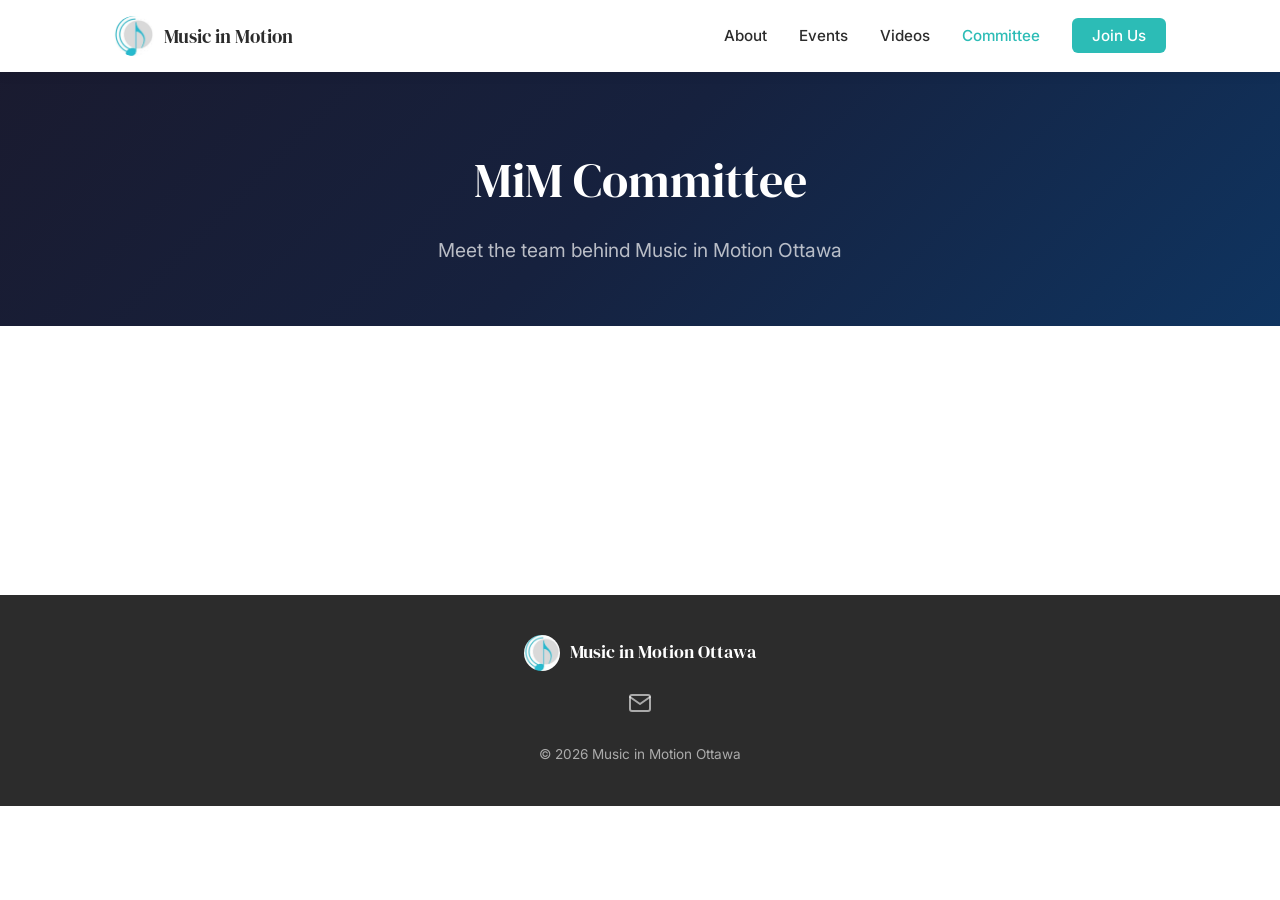
==== committee.html @ ea424b5f "Add MiM Committee page and section - Add committee.html as a dedicated page for member profiles - Ad" ====
<!DOCTYPE html>
<html lang="en">
<head>
  <meta charset="UTF-8">
  <meta name="viewport" content="width=device-width, initial-scale=1.0">
  <title>MiM Committee – Music in Motion Ottawa</title>
  <meta name="description" content="Meet the committee members of Music in Motion Ottawa.">
  <link rel="icon" href="images/mim.jpg" type="image/jpeg">
  <link rel="preconnect" href="https://fonts.googleapis.com">
  <link rel="preconnect" href="https://fonts.gstatic.com" crossorigin>
  <link href="https://fonts.googleapis.com/css2?family=DM+Serif+Display&family=Inter:wght@400;500;600&display=swap" rel="stylesheet">
  <link rel="stylesheet" href="style.css">
</head>
<body>

  <!-- Navigation -->
  <nav id="navbar" class="scrolled">
    <div class="nav-container">
      <a href="index.html" class="nav-logo">
        <img src="images/mim.jpg" alt="Music in Motion Ottawa logo" id="nav-logo-img">
        <span id="nav-org-name">Music in Motion</span>
      </a>
      <button class="nav-toggle" aria-label="Toggle navigation" aria-expanded="false">
        <span></span><span></span><span></span>
      </button>
      <ul class="nav-links">
        <li><a href="index.html#about">About</a></li>
        <li><a href="index.html#events">Events</a></li>
        <li><a href="index.html#videos">Videos</a></li>
        <li><a href="committee.html" class="active">Committee</a></li>
        <li><a href="index.html#join" class="nav-cta">Join Us</a></li>
      </ul>
    </div>
  </nav>

  <!-- Page Header -->
  <header class="page-header">
    <div class="container">
      <h1 class="page-title">MiM Committee</h1>
      <p class="page-subtitle">Meet the team behind Music in Motion Ottawa</p>
    </div>
  </header>

  <!-- Committee Members -->
  <section class="section">
    <div class="container">
      <div class="committee-grid" id="committee-grid">
        <p class="placeholder-text revealed">
          Committee member profiles coming soon! Check back for photos and bios of the team that makes Music in Motion possible.
        </p>
      </div>
    </div>
  </section>

  <!-- Footer -->
  <footer id="footer">
    <div class="container footer-inner">
      <div class="footer-brand">
        <img src="images/mim.jpg" alt="Logo" class="footer-logo">
        <span id="footer-org-name">Music in Motion Ottawa</span>
      </div>
      <div id="footer-social" class="footer-social"></div>
      <p class="footer-copy">&copy; <span id="footer-year"></span> Music in Motion Ottawa</p>
    </div>
  </footer>

  <script src="config.js"></script>
  <script>
    (function () {
      var C = SITE_CONFIG;

      // Footer
      document.getElementById("footer-year").textContent = new Date().getFullYear();

      // Footer social icons
      var svgInstagram = '<svg xmlns="http://www.w3.org/2000/svg" width="24" height="24" viewBox="0 0 24 24" fill="none" stroke="currentColor" stroke-width="2" stroke-linecap="round" stroke-linejoin="round"><rect x="2" y="2" width="20" height="20" rx="5" ry="5"/><path d="M16 11.37A4 4 0 1 1 12.63 8 4 4 0 0 1 16 11.37z"/><line x1="17.5" y1="6.5" x2="17.51" y2="6.5"/></svg>';
      var svgYouTube = '<svg xmlns="http://www.w3.org/2000/svg" width="24" height="24" viewBox="0 0 24 24" fill="none" stroke="currentColor" stroke-width="2" stroke-linecap="round" stroke-linejoin="round"><path d="M22.54 6.42a2.78 2.78 0 0 0-1.94-2C18.88 4 12 4 12 4s-6.88 0-8.6.46a2.78 2.78 0 0 0-1.94 2A29 29 0 0 0 1 11.75a29 29 0 0 0 .46 5.33A2.78 2.78 0 0 0 3.4 19.1c1.72.46 8.6.46 8.6.46s6.88 0 8.6-.46a2.78 2.78 0 0 0 1.94-2 29 29 0 0 0 .46-5.25 29 29 0 0 0-.46-5.43z"/><polygon points="9.75 15.02 15.5 11.75 9.75 8.48 9.75 15.02"/></svg>';
      var svgEmail = '<svg xmlns="http://www.w3.org/2000/svg" width="24" height="24" viewBox="0 0 24 24" fill="none" stroke="currentColor" stroke-width="2" stroke-linecap="round" stroke-linejoin="round"><path d="M4 4h16c1.1 0 2 .9 2 2v12c0 1.1-.9 2-2 2H4c-1.1 0-2-.9-2-2V6c0-1.1.9-2 2-2z"/><polyline points="22,6 12,13 2,6"/></svg>';

      var footerSocial = document.getElementById("footer-social");
      if (C.social.instagram) {
        footerSocial.innerHTML += '<a href="' + C.social.instagram + '" target="_blank" rel="noopener" aria-label="Instagram">' + svgInstagram + '</a>';
      }
      if (C.social.youtube) {
        footerSocial.innerHTML += '<a href="' + C.social.youtube + '" target="_blank" rel="noopener" aria-label="YouTube">' + svgYouTube + '</a>';
      }
      if (C.social.email) {
        footerSocial.innerHTML += '<a href="mailto:' + C.social.email + '" aria-label="Email">' + svgEmail + '</a>';
      }

      // Mobile nav toggle
      var toggle = document.querySelector(".nav-toggle");
      var navLinks = document.querySelector(".nav-links");
      toggle.addEventListener("click", function () {
        var expanded = toggle.getAttribute("aria-expanded") === "true";
        toggle.setAttribute("aria-expanded", !expanded);
        navLinks.classList.toggle("open");
      });

      document.querySelectorAll(".nav-links a").forEach(function (link) {
        link.addEventListener("click", function () {
          navLinks.classList.remove("open");
          toggle.setAttribute("aria-expanded", "false");
        });
      });
    })();
  </script>

</body>
</html>
---- style.css ----
/* ============================================================
   Music in Motion Ottawa -- Stylesheet
   ============================================================ */

:root {
  --teal:        #2CBCB6;
  --teal-dark:   #1E9E99;
  --teal-light:  #E6F7F6;
  --charcoal:    #2C2C2C;
  --grey-dark:   #555;
  --grey-medium: #888;
  --grey-light:  #F5F5F5;
  --white:       #FFFFFF;
  --radius:      10px;
  --shadow:      0 4px 24px rgba(0,0,0,.08);
  --transition:  .3s ease;
}

/* ---- Reset & base ---- */

*, *::before, *::after { box-sizing: border-box; margin: 0; padding: 0; }

html {
  scroll-behavior: smooth;
  scroll-padding-top: 80px;
}

body {
  font-family: 'Inter', sans-serif;
  color: var(--charcoal);
  line-height: 1.7;
  -webkit-font-smoothing: antialiased;
}

img { max-width: 100%; display: block; }

a { color: var(--teal-dark); text-decoration: none; transition: color var(--transition); }
a:hover { color: var(--teal); }

h1, h2, h3 { font-family: 'DM Serif Display', serif; font-weight: 400; }

.container {
  max-width: 1100px;
  margin: 0 auto;
  padding: 0 24px;
}

/* ---- Scroll-reveal ---- */

.section-title,
.event-card,
.video-item,
.about-text,
.join-container,
.committee-grid {
  opacity: 0;
  transform: translateY(30px);
  transition: opacity .6s ease, transform .6s ease;
}

.revealed {
  opacity: 1;
  transform: translateY(0);
}

/* ---- Navigation ---- */

#navbar {
  position: fixed;
  top: 0;
  left: 0;
  width: 100%;
  z-index: 1000;
  transition: background var(--transition), box-shadow var(--transition);
}

#navbar.scrolled {
  background: var(--white);
  box-shadow: 0 2px 12px rgba(0,0,0,.08);
}

.nav-container {
  max-width: 1100px;
  margin: 0 auto;
  padding: 16px 24px;
  display: flex;
  align-items: center;
  justify-content: space-between;
}

.nav-logo {
  display: flex;
  align-items: center;
  gap: 10px;
  font-family: 'DM Serif Display', serif;
  font-size: 1.2rem;
  color: var(--white);
  transition: color var(--transition);
}

#navbar.scrolled .nav-logo { color: var(--charcoal); }

#nav-logo-img {
  width: 40px;
  height: 40px;
  border-radius: 50%;
  object-fit: cover;
}

.nav-links {
  list-style: none;
  display: flex;
  gap: 32px;
  align-items: center;
}

.nav-links a {
  color: rgba(255,255,255,.9);
  font-weight: 500;
  font-size: .95rem;
  transition: color var(--transition);
}

#navbar.scrolled .nav-links a { color: var(--charcoal); }
.nav-links a:hover { color: var(--teal); }

.nav-cta {
  background: var(--teal);
  color: var(--white) !important;
  padding: 8px 20px;
  border-radius: 6px;
  transition: background var(--transition) !important;
}
.nav-cta:hover { background: var(--teal-dark); color: var(--white) !important; }

/* Hamburger */
.nav-toggle {
  display: none;
  flex-direction: column;
  gap: 5px;
  background: none;
  border: none;
  cursor: pointer;
  padding: 4px;
}
.nav-toggle span {
  width: 26px;
  height: 2px;
  background: var(--white);
  border-radius: 2px;
  transition: background var(--transition);
}
#navbar.scrolled .nav-toggle span { background: var(--charcoal); }

/* ---- Hero ---- */

#hero {
  position: relative;
  min-height: 100vh;
  display: flex;
  align-items: center;
  justify-content: center;
  text-align: center;
  background: linear-gradient(135deg, #1a1a2e 0%, #16213e 50%, #0f3460 100%);
  overflow: hidden;
}

.hero-overlay {
  position: absolute;
  inset: 0;
  background:
    radial-gradient(circle at 20% 80%, rgba(44,188,182,.25) 0%, transparent 50%),
    radial-gradient(circle at 80% 20%, rgba(44,188,182,.15) 0%, transparent 50%);
}

.hero-content {
  position: relative;
  z-index: 1;
  padding: 120px 24px 80px;
}

.hero-logo {
  width: 120px;
  height: 120px;
  border-radius: 50%;
  object-fit: cover;
  margin: 0 auto 28px;
  box-shadow: 0 8px 32px rgba(44,188,182,.3);
  border: 3px solid rgba(255,255,255,.15);
}

#hero-title {
  font-size: clamp(2.2rem, 5vw, 3.6rem);
  color: var(--white);
  margin-bottom: 12px;
  letter-spacing: -.02em;
}

.hero-tagline {
  font-size: clamp(1rem, 2.5vw, 1.3rem);
  color: rgba(255,255,255,.75);
  margin-bottom: 36px;
  max-width: 500px;
  margin-left: auto;
  margin-right: auto;
}

/* ---- Buttons ---- */

.btn {
  display: inline-block;
  font-family: 'Inter', sans-serif;
  font-weight: 600;
  font-size: .95rem;
  padding: 12px 28px;
  border-radius: 8px;
  transition: background var(--transition), transform var(--transition), box-shadow var(--transition);
  cursor: pointer;
  border: none;
}

.btn-primary {
  background: var(--teal);
  color: var(--white);
}
.btn-primary:hover {
  background: var(--teal-dark);
  color: var(--white);
  transform: translateY(-2px);
  box-shadow: 0 6px 20px rgba(44,188,182,.35);
}

.btn-outline {
  background: transparent;
  color: var(--teal-dark);
  border: 2px solid var(--teal);
}
.btn-outline:hover {
  background: var(--teal);
  color: var(--white);
  transform: translateY(-2px);
}

.btn-lg { padding: 16px 40px; font-size: 1.05rem; }

/* ---- Sections ---- */

.section {
  padding: 80px 0;
}

.section-alt {
  background: var(--grey-light);
}

.section-title {
  font-size: clamp(1.6rem, 3vw, 2.2rem);
  text-align: center;
  margin-bottom: 48px;
  position: relative;
}

.section-title::after {
  content: "";
  display: block;
  width: 48px;
  height: 3px;
  background: var(--teal);
  margin: 14px auto 0;
  border-radius: 2px;
}

/* ---- About ---- */

.about-text {
  max-width: 780px;
  margin: 0 auto;
}

.about-text p {
  margin-bottom: 20px;
  color: var(--grey-dark);
  font-size: 1.05rem;
}

.about-text p:last-child { margin-bottom: 0; }

/* ---- Events ---- */

.events-grid {
  display: grid;
  grid-template-columns: repeat(auto-fit, minmax(320px, 1fr));
  gap: 28px;
}

.event-card {
  background: var(--white);
  border-radius: var(--radius);
  box-shadow: var(--shadow);
  overflow: hidden;
  display: flex;
  transition: transform var(--transition), box-shadow var(--transition);
}

.event-card:hover {
  transform: translateY(-4px);
  box-shadow: 0 8px 32px rgba(0,0,0,.12);
}

.event-date-badge {
  background: var(--teal);
  color: var(--white);
  display: flex;
  flex-direction: column;
  align-items: center;
  justify-content: center;
  padding: 20px 22px;
  min-width: 90px;
}

.event-month {
  font-size: .8rem;
  text-transform: uppercase;
  letter-spacing: .08em;
  font-weight: 600;
}

.event-day-num {
  font-family: 'DM Serif Display', serif;
  font-size: 2rem;
  line-height: 1;
}

.event-details {
  padding: 22px 24px;
  display: flex;
  flex-direction: column;
  gap: 6px;
}

.event-details h3 {
  font-size: 1.15rem;
  margin-bottom: 2px;
}

.event-meta {
  font-size: .9rem;
  color: var(--grey-dark);
}

.event-location {
  font-weight: 600;
  font-size: .9rem;
}

.event-address {
  font-size: .85rem;
  color: var(--grey-medium);
}

.event-details .btn {
  margin-top: 10px;
  align-self: flex-start;
  padding: 8px 18px;
  font-size: .85rem;
}

/* ---- Videos ---- */

.videos-grid {
  display: grid;
  grid-template-columns: repeat(auto-fit, minmax(300px, 1fr));
  gap: 28px;
}

.video-item {
  border-radius: var(--radius);
  overflow: hidden;
  box-shadow: var(--shadow);
  background: var(--white);
  transition: transform var(--transition);
}

.video-item:hover { transform: translateY(-4px); }

.video-embed {
  position: relative;
  padding-bottom: 56.25%;
  height: 0;
}

.video-embed iframe {
  position: absolute;
  top: 0;
  left: 0;
  width: 100%;
  height: 100%;
}

.video-title {
  padding: 14px 18px;
  font-weight: 600;
  font-size: .95rem;
}

.placeholder-text {
  text-align: center;
  color: var(--grey-medium);
  font-size: 1.05rem;
  padding: 40px 0;
}

/* ---- Join / CTA ---- */

.section-cta {
  background: linear-gradient(135deg, #1a1a2e 0%, #0f3460 100%);
  color: var(--white);
  text-align: center;
}

.section-cta .section-title { color: var(--white); }
.section-cta .section-title::after { background: var(--teal); }

.join-container {
  max-width: 600px;
  margin: 0 auto;
}

.join-text {
  font-size: 1.1rem;
  color: rgba(255,255,255,.75);
  margin-bottom: 32px;
}

/* ---- Footer ---- */

#footer {
  background: var(--charcoal);
  color: rgba(255,255,255,.6);
  padding: 40px 0;
}

.footer-inner {
  display: flex;
  flex-direction: column;
  align-items: center;
  gap: 20px;
  text-align: center;
}

.footer-brand {
  display: flex;
  align-items: center;
  gap: 10px;
  color: var(--white);
  font-family: 'DM Serif Display', serif;
  font-size: 1.1rem;
}

.footer-logo {
  width: 36px;
  height: 36px;
  border-radius: 50%;
  object-fit: cover;
}

.footer-social {
  display: flex;
  gap: 20px;
}

.footer-social a {
  color: rgba(255,255,255,.6);
  transition: color var(--transition);
}
.footer-social a:hover { color: var(--teal); }

.footer-copy {
  font-size: .85rem;
}

/* ---- Page Header (sub-pages) ---- */

.page-header {
  background: linear-gradient(135deg, #1a1a2e 0%, #16213e 50%, #0f3460 100%);
  padding: 140px 0 60px;
  text-align: center;
}

.page-title {
  font-size: clamp(2rem, 4vw, 3rem);
  color: var(--white);
  margin-bottom: 12px;
}

.page-subtitle {
  font-size: clamp(1rem, 2vw, 1.2rem);
  color: rgba(255,255,255,.7);
  max-width: 500px;
  margin: 0 auto;
}

/* ---- Committee ---- */

.committee-intro {
  text-align: center;
  color: var(--grey-dark);
  font-size: 1.05rem;
  margin-bottom: 40px;
}

.committee-grid {
  display: grid;
  grid-template-columns: repeat(auto-fit, minmax(280px, 1fr));
  gap: 32px;
}

.committee-card {
  background: var(--white);
  border-radius: var(--radius);
  box-shadow: var(--shadow);
  overflow: hidden;
  text-align: center;
  transition: transform var(--transition), box-shadow var(--transition);
}

.committee-card:hover {
  transform: translateY(-4px);
  box-shadow: 0 8px 32px rgba(0,0,0,.12);
}

.committee-photo {
  width: 100%;
  aspect-ratio: 1;
  object-fit: cover;
  background: var(--grey-light);
}

.committee-info {
  padding: 20px 24px 28px;
}

.committee-name {
  font-size: 1.2rem;
  margin-bottom: 4px;
}

.committee-role {
  font-size: .9rem;
  color: var(--teal-dark);
  font-weight: 600;
  margin-bottom: 12px;
}

.committee-bio {
  font-size: .92rem;
  color: var(--grey-dark);
  line-height: 1.6;
}

/* ---- Active nav link ---- */

.nav-links a.active {
  color: var(--teal) !important;
}

/* ---- Responsive ---- */

@media (max-width: 768px) {
  .nav-toggle { display: flex; }

  .nav-links {
    position: fixed;
    top: 0;
    right: -100%;
    width: 260px;
    height: 100vh;
    flex-direction: column;
    background: var(--white);
    padding: 80px 32px 32px;
    gap: 24px;
    box-shadow: -4px 0 24px rgba(0,0,0,.1);
    transition: right var(--transition);
  }

  .nav-links.open { right: 0; }

  .nav-links a { color: var(--charcoal) !important; font-size: 1.1rem; }

  .event-card { flex-direction: column; }

  .event-date-badge {
    flex-direction: row;
    gap: 8px;
    padding: 14px 20px;
    min-width: unset;
  }

  .event-day-num { font-size: 1.3rem; }

  .section { padding: 56px 0; }

  .hero-logo { width: 90px; height: 90px; }
}

@media (max-width: 480px) {
  .events-grid { grid-template-columns: 1fr; }
  .videos-grid { grid-template-columns: 1fr; }
}
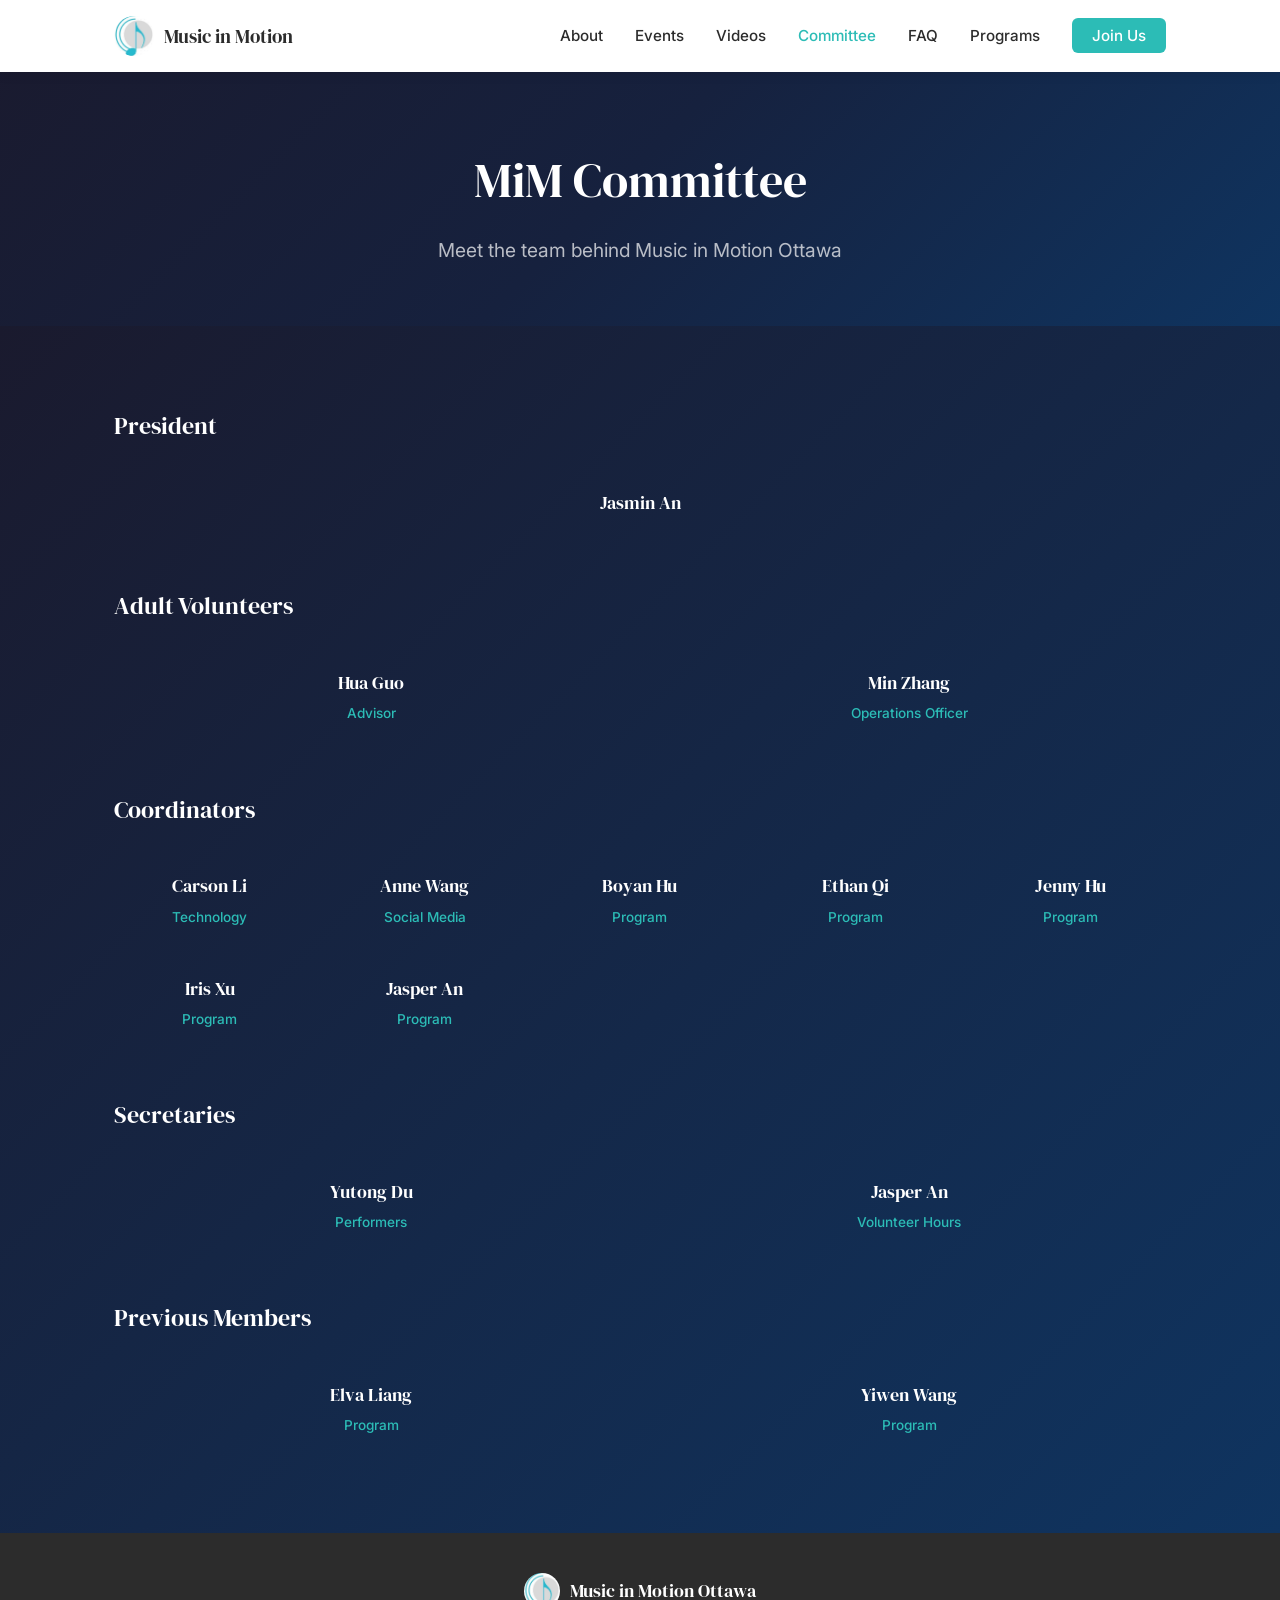
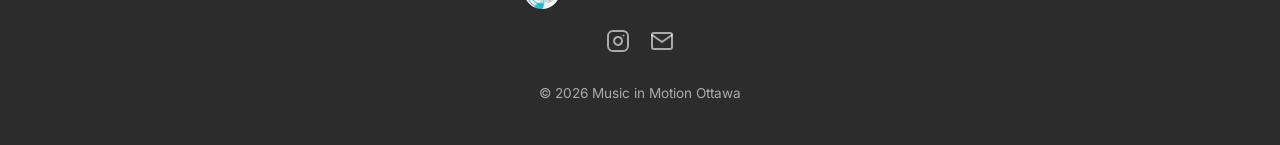
==== commit 62c4b297: "update mim committee members Signed-off-by: musicinmotionottawa <musicinmotionottawa@gmail.com>" ====
--- a/committee.html
+++ b/committee.html
@@ -28,6 +28,8 @@
         <li><a href="index.html#events">Events</a></li>
         <li><a href="index.html#videos">Videos</a></li>
         <li><a href="committee.html" class="active">Committee</a></li>
+        <li><a href="faq.html">FAQ</a></li>
+        <li><a href="programs.html">Programs</a></li>
         <li><a href="index.html#join" class="nav-cta">Join Us</a></li>
       </ul>
     </div>
@@ -42,13 +44,13 @@
   </header>
 
   <!-- Committee Members -->
-  <section class="section">
+  <section class="section committee-section">
     <div class="container">
-      <div class="committee-grid" id="committee-grid">
-        <p class="placeholder-text revealed">
-          Committee member profiles coming soon! Check back for photos and bios of the team that makes Music in Motion possible.
-        </p>
+      <div id="committee-container">
       </div>
+      <p id="committee-placeholder" class="placeholder-text" style="display:none;">
+        Committee member profiles coming soon! Check back for photos and bios of the team that makes Music in Motion possible.
+      </p>
     </div>
   </section>
 
@@ -68,6 +70,48 @@
   <script>
     (function () {
       var C = SITE_CONFIG;
+
+      // Committee members
+      var container = document.getElementById("committee-container");
+      var placeholder = document.getElementById("committee-placeholder");
+
+      if (!C.committee || C.committee.length === 0) {
+        container.style.display = "none";
+        placeholder.style.display = "block";
+      } else {
+        C.committee.forEach(function (group) {
+          if (!group.members || group.members.length === 0) return;
+
+          var heading = document.createElement("h2");
+          heading.className = "committee-section-heading";
+          heading.textContent = group.section;
+          container.appendChild(heading);
+
+          var grid = document.createElement("div");
+          grid.className = "committee-grid revealed";
+          container.appendChild(grid);
+
+          group.members.forEach(function (member) {
+            var card = document.createElement("div");
+            card.className = "committee-card";
+            var html = '';
+            if (member.photo) {
+              html += '<img src="' + member.photo + '" alt="' + member.name + '" class="committee-photo">';
+            }
+            html += '<div class="committee-info">';
+            html += '<h3 class="committee-name">' + member.name + '</h3>';
+            if (member.role) {
+              html += '<p class="committee-role">' + member.role + '</p>';
+            }
+            if (member.bio) {
+              html += '<p class="committee-bio">' + member.bio + '</p>';
+            }
+            html += '</div>';
+            card.innerHTML = html;
+            grid.appendChild(card);
+          });
+        });
+      }
 
       // Footer
       document.getElementById("footer-year").textContent = new Date().getFullYear();
--- a/style.css
+++ b/style.css
@@ -52,7 +52,9 @@
 .video-item,
 .about-text,
 .join-container,
-.committee-grid {
+.committee-grid,
+.program-card,
+.gallery-item {
   opacity: 0;
   transform: translateY(30px);
   transition: opacity .6s ease, transform .6s ease;
@@ -161,7 +163,7 @@
   align-items: center;
   justify-content: center;
   text-align: center;
-  background: linear-gradient(135deg, #1a1a2e 0%, #16213e 50%, #0f3460 100%);
+  background: url('images/hero-background.jpg') center/cover no-repeat;
   overflow: hidden;
 }
 
@@ -169,8 +171,9 @@
   position: absolute;
   inset: 0;
   background:
-    radial-gradient(circle at 20% 80%, rgba(44,188,182,.25) 0%, transparent 50%),
-    radial-gradient(circle at 80% 20%, rgba(44,188,182,.15) 0%, transparent 50%);
+    linear-gradient(135deg, rgba(26,26,46,.75) 0%, rgba(15,52,96,.7) 100%),
+    radial-gradient(circle at 20% 80%, rgba(44,188,182,.2) 0%, transparent 50%),
+    radial-gradient(circle at 80% 20%, rgba(44,188,182,.1) 0%, transparent 50%);
 }
 
 .hero-content {
@@ -502,6 +505,10 @@
 
 /* ---- Committee ---- */
 
+.committee-section {
+  background: linear-gradient(135deg, #1a1a2e 0%, #0f3460 100%);
+}
+
 .committee-intro {
   text-align: center;
   color: var(--grey-dark);
@@ -509,24 +516,31 @@
   margin-bottom: 40px;
 }
 
+.committee-section .committee-intro {
+  color: rgba(255,255,255,.75);
+}
+
+.committee-section-heading {
+  font-family: 'DM Serif Display', serif;
+  font-size: 1.5rem;
+  color: var(--white);
+  margin-top: 48px;
+  margin-bottom: 24px;
+}
+
+.committee-section-heading:first-child {
+  margin-top: 0;
+}
+
 .committee-grid {
   display: grid;
-  grid-template-columns: repeat(auto-fit, minmax(280px, 1fr));
-  gap: 32px;
+  grid-template-columns: repeat(auto-fit, minmax(180px, 1fr));
+  gap: 12px 24px;
 }
 
 .committee-card {
-  background: var(--white);
-  border-radius: var(--radius);
-  box-shadow: var(--shadow);
-  overflow: hidden;
   text-align: center;
-  transition: transform var(--transition), box-shadow var(--transition);
-}
-
-.committee-card:hover {
-  transform: translateY(-4px);
-  box-shadow: 0 8px 32px rgba(0,0,0,.12);
+  padding: 16px 12px;
 }
 
 .committee-photo {
@@ -536,26 +550,192 @@
   background: var(--grey-light);
 }
 
+.committee-photo-placeholder {
+  width: 100%;
+  aspect-ratio: 1;
+  background: var(--grey-light);
+}
+
 .committee-info {
-  padding: 20px 24px 28px;
+  padding: 0;
 }
 
 .committee-name {
-  font-size: 1.2rem;
+  font-size: 1.15rem;
+  color: var(--white);
   margin-bottom: 4px;
 }
 
 .committee-role {
-  font-size: .9rem;
-  color: var(--teal-dark);
-  font-weight: 600;
-  margin-bottom: 12px;
+  font-size: .85rem;
+  color: var(--teal);
+  font-weight: 500;
+  margin-bottom: 0;
 }
 
 .committee-bio {
   font-size: .92rem;
   color: var(--grey-dark);
   line-height: 1.6;
+}
+
+/* ---- FAQ ---- */
+
+.faq-list {
+  max-width: 780px;
+  margin: 0 auto;
+  display: flex;
+  flex-direction: column;
+  gap: 12px;
+}
+
+.faq-item {
+  background: var(--white);
+  border-radius: var(--radius);
+  box-shadow: var(--shadow);
+  overflow: hidden;
+  transition: box-shadow var(--transition);
+}
+
+.faq-item:hover {
+  box-shadow: 0 6px 28px rgba(0,0,0,.1);
+}
+
+.faq-question {
+  width: 100%;
+  text-align: left;
+  padding: 22px 56px 22px 24px;
+  border: none;
+  background: none;
+  font-family: 'Inter', sans-serif;
+  font-size: 1.05rem;
+  font-weight: 600;
+  color: var(--charcoal);
+  cursor: pointer;
+  position: relative;
+  line-height: 1.5;
+}
+
+.faq-question::after {
+  content: "+";
+  position: absolute;
+  right: 24px;
+  top: 50%;
+  transform: translateY(-50%);
+  font-size: 1.5rem;
+  font-weight: 300;
+  color: var(--teal);
+  transition: transform var(--transition);
+}
+
+.faq-item.open .faq-question::after {
+  content: "−";
+}
+
+.faq-answer {
+  max-height: 0;
+  overflow: hidden;
+  transition: max-height .35s ease, padding .35s ease;
+  padding: 0 24px;
+}
+
+.faq-item.open .faq-answer {
+  max-height: 300px;
+  padding: 0 24px 22px;
+}
+
+.faq-answer p {
+  color: var(--grey-dark);
+  font-size: 1rem;
+  line-height: 1.7;
+}
+
+/* ---- Gallery ---- */
+
+.gallery-grid {
+  display: grid;
+  grid-template-columns: repeat(auto-fit, minmax(300px, 1fr));
+  gap: 24px;
+}
+
+.gallery-item {
+  border-radius: var(--radius);
+  overflow: hidden;
+  box-shadow: var(--shadow);
+  background: var(--white);
+  transition: transform var(--transition), box-shadow var(--transition);
+}
+
+.gallery-item:hover {
+  transform: translateY(-4px);
+  box-shadow: 0 8px 32px rgba(0,0,0,.12);
+}
+
+.gallery-item img {
+  width: 100%;
+  aspect-ratio: 4 / 3;
+  object-fit: cover;
+  display: block;
+}
+
+.gallery-caption {
+  padding: 14px 18px;
+  font-weight: 600;
+  font-size: .95rem;
+  color: var(--charcoal);
+}
+
+/* ---- Programs ---- */
+
+.programs-grid {
+  display: flex;
+  flex-direction: column;
+  gap: 24px;
+}
+
+.programs-year-heading {
+  font-size: clamp(1.3rem, 2.5vw, 1.7rem);
+  color: var(--charcoal);
+  padding-bottom: 8px;
+  border-bottom: 3px solid var(--teal);
+  margin-top: 16px;
+}
+
+.programs-year-heading:first-child {
+  margin-top: 0;
+}
+
+.program-card {
+  background: var(--white);
+  border-radius: var(--radius);
+  box-shadow: var(--shadow);
+  padding: 24px 28px;
+  display: flex;
+  align-items: center;
+  justify-content: space-between;
+  gap: 16px;
+  transition: transform var(--transition), box-shadow var(--transition);
+}
+
+.program-card:hover {
+  transform: translateY(-4px);
+  box-shadow: 0 8px 32px rgba(0,0,0,.12);
+}
+
+.program-info h3 {
+  font-size: 1.05rem;
+  margin-bottom: 4px;
+}
+
+.program-date {
+  font-size: .9rem;
+  color: var(--grey-medium);
+}
+
+.program-card .btn {
+  flex-shrink: 0;
+  padding: 8px 18px;
+  font-size: .85rem;
 }
 
 /* ---- Active nav link ---- */
@@ -606,4 +786,7 @@
 @media (max-width: 480px) {
   .events-grid { grid-template-columns: 1fr; }
   .videos-grid { grid-template-columns: 1fr; }
-}
+  .programs-grid { gap: 16px; }
+  .program-card { flex-direction: column; align-items: flex-start; }
+  .gallery-grid { grid-template-columns: 1fr; }
+}
